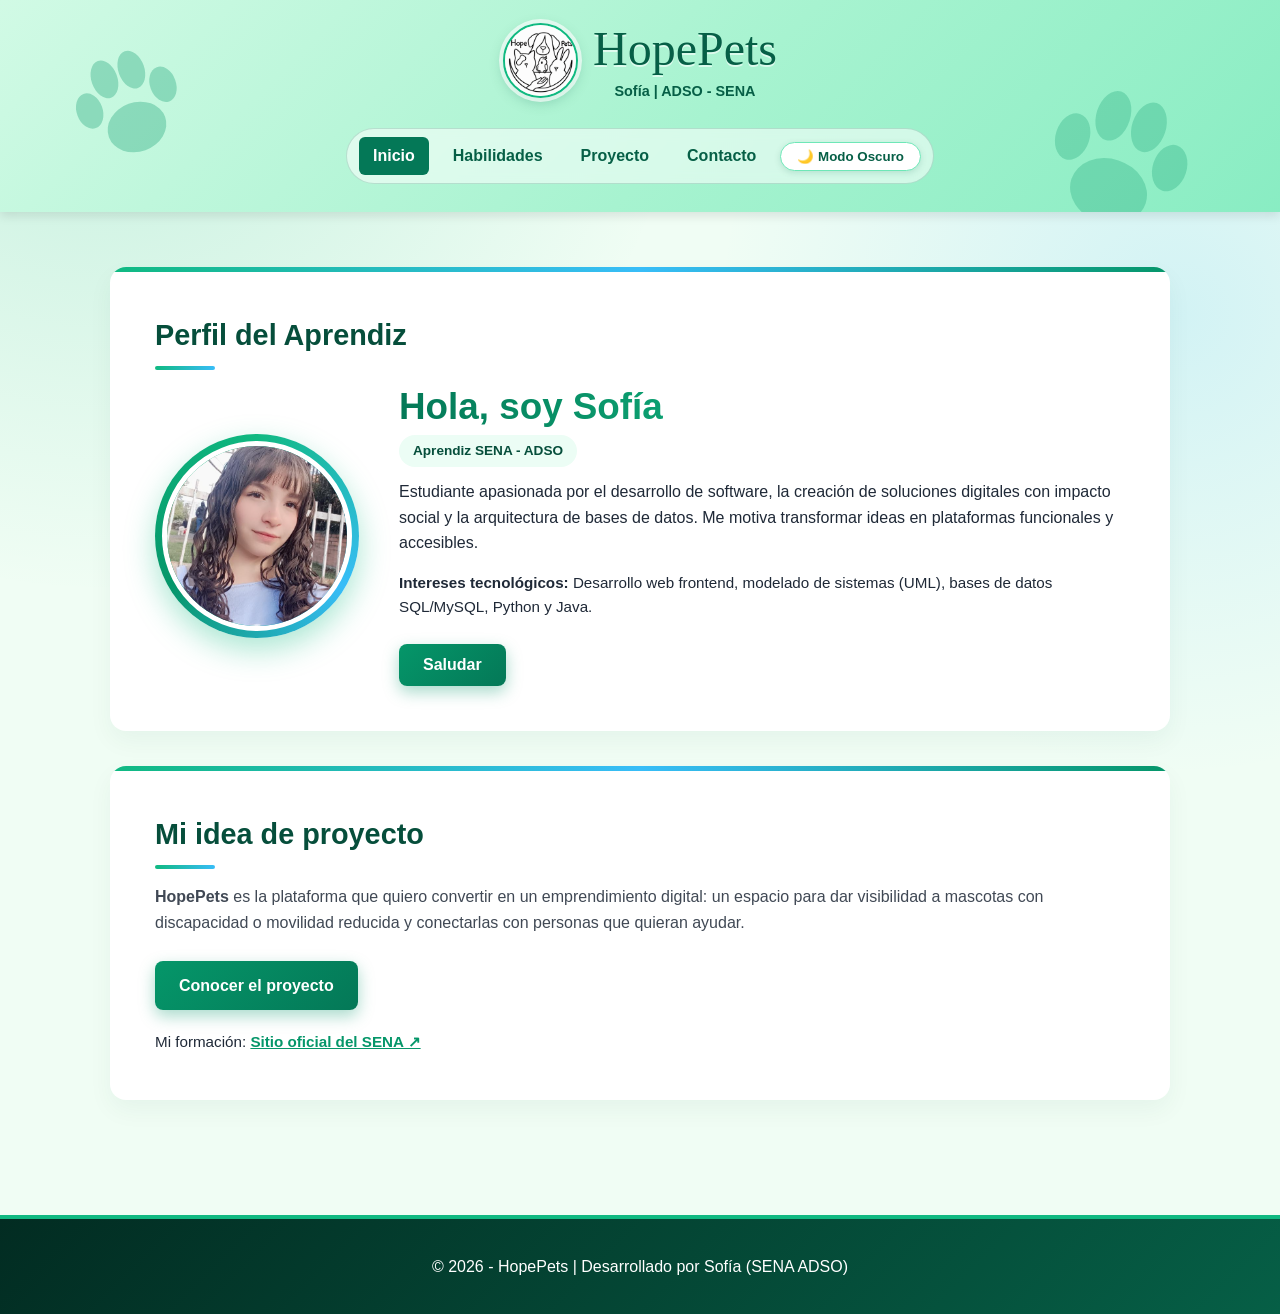
==== index.html @ c166a579 "Add files via upload" ====
<!DOCTYPE html>
<html lang="es">
<head>
    <meta charset="UTF-8">
    <meta name="viewport" content="width=device-width, initial-scale=1.0">
    <title>Inicio | HopePets</title>
    <link rel="stylesheet" href="css/estilos.css">
</head>
<body data-theme="light">
    <!-- ENCABEZADO (Nombre del aprendiz, programa y menú de navegación) -->
    <header class="header-plataforma">
        <div class="header-content">
            <img src="img/logo-hopepets.png" alt="Logotipo HopePets" class="logo-plataforma">
            <div class="header-text">
                <h1>HopePets</h1>
                <p class="sena-tag">Sofía | ADSO - SENA</p>
            </div>
        </div>
        <nav aria-label="Menú principal">
            <a href="index.html" aria-current="page">Inicio</a>
            <a href="habilidades.html">Habilidades</a>
            <a href="proyecto.html">Proyecto</a>
            <a href="contacto.html">Contacto</a>
            <button id="btnTema" class="btn-tema" type="button" title="Cambiar tema claro/oscuro">🌙 Modo Oscuro</button>
        </nav>
    </header>

    <main class="main-container">

        <!-- SECCIÓN DE PRESENTACIÓN (Fotografía, descripción, intereses tecnológicos) -->
        <section id="inicio" class="card-seccion">
            <h2>Perfil del Aprendiz</h2>
            <div class="presentacion-grid">
                <div class="avatar-container">
                    <img src="img/mi-foto.png" alt="Fotografía de Sofía" class="foto-perfil">
                </div>
                <div class="info-container">
                    <h3 id="tituloPrincipal">Hola, soy Sofía</h3>
                    <span class="badge-sena">Aprendiz SENA - ADSO</span>
                    <p>
                        Estudiante apasionada por el desarrollo de software, la creación de soluciones digitales con impacto social
                        y la arquitectura de bases de datos. Me motiva transformar ideas en plataformas funcionales y accesibles.
                    </p>
                    <div class="intereses-tec">
                        <strong>Intereses tecnológicos:</strong> Desarrollo web frontend, modelado de sistemas (UML), bases de datos SQL/MySQL, Python y Java.
                    </div>
                    <div class="acciones-inicio">
                        <button id="btnCambiarTexto" type="button" class="btn-verde">Saludar</button>
                    </div>
                </div>
            </div>
        </section>

        <section class="card-seccion">
            <h2>Mi idea de proyecto</h2>
            <p class="subtitulo-seccion">
                <strong>HopePets</strong> es la plataforma que quiero convertir en un emprendimiento digital: un espacio para dar
                visibilidad a mascotas con discapacidad o movilidad reducida y conectarlas con personas que quieran ayudar.
            </p>
            <a href="proyecto.html" class="btn-verde">Conocer el proyecto</a>
            <p class="nota-enlace">
                Mi formación: <a href="https://www.sena.edu.co" target="_blank" rel="noopener noreferrer">Sitio oficial del SENA ↗</a>
            </p>
        </section>
    </main>

    <footer>
        <p>© 2026 - HopePets | Desarrollado por Sofía (SENA ADSO)</p>
    </footer>

    <script src="js/script.js"></script>
</body>
</html>
---- css/estilos.css ----
:root {
    --verde-oscuro: #064E3B;
    --verde-principal: #10B981;
    --verde-claro: #ECFDF5;
    --verde-hover: #059669;
    --texto-principal: #1F2937;
    --fondo-pagina: #F0FDF4;
    --superficie: #FFFFFF;      /* fondo de tarjetas, inputs y secciones */
    --gris-borde: #D1D5DB;
}

/* Variables para Modo Oscuro */
[data-theme="dark"] {
    --verde-oscuro: #022C22;
    --verde-principal: #059669;
    --verde-claro: #064E3B;
    --texto-principal: #F3F4F6;
    --fondo-pagina: #111827;
    --superficie: #1F2937;
    --gris-borde: #374151;
}

* {
    box-sizing: border-box;
    margin: 0;
    padding: 0;
}

body {
    font-family: 'Segoe UI', Tahoma, Geneva, Verdana, sans-serif;
    background-color: var(--fondo-pagina);
    color: var(--texto-principal);
    line-height: 1.6;
    transition: background-color 0.3s, color 0.3s;
}

/* ---------- ENCABEZADO Y MENÚ ---------- */
.header-plataforma {
    background-color: var(--verde-oscuro);
    color: #FFFFFF;
    padding: 25px 20px;
    text-align: center;
    box-shadow: 0 4px 10px rgba(0, 0, 0, 0.1);
}

.header-content {
    display: flex;
    align-items: center;
    justify-content: center;
    gap: 15px;
    margin-bottom: 15px;
    flex-wrap: wrap;
}

.logo-plataforma {
    width: 65px;
    height: 65px;
    border-radius: 50%;
    object-fit: cover;
    background-color: white;
    border: 2px solid var(--verde-principal);
}

.header-text h1 {
    font-size: 2.2rem;
    letter-spacing: 1px;
}

.sena-tag {
    font-size: 0.9rem;
    color: #A7F3D0;
}

nav {
    display: flex;
    justify-content: center;
    align-items: center;
    gap: 10px;
    flex-wrap: wrap;
    margin-top: 10px;
}

nav a {
    color: #FFFFFF;
    text-decoration: none;
    font-weight: 600;
    padding: 6px 14px;
    border-radius: 6px;
    transition: background-color 0.3s, color 0.3s;
}

nav a:hover {
    background-color: rgba(255, 255, 255, 0.12);
    color: #6EE7B7;
}

/* Página actual resaltada en el menú */
nav a[aria-current="page"] {
    background-color: var(--verde-principal);
    color: #FFFFFF;
}

.btn-tema {
    background: transparent;
    border: 1px solid #FFFFFF;
    color: #FFFFFF;
    padding: 6px 12px;
    border-radius: 6px;
    cursor: pointer;
    font-weight: 600;
    transition: background 0.3s;
}

.btn-tema:hover {
    background: rgba(255, 255, 255, 0.2);
}

a:focus-visible,
button:focus-visible,
input:focus-visible,
textarea:focus-visible {
    outline: 3px solid #0EA5E9;
    outline-offset: 2px;
}

/* ---------- CONTENIDO ---------- */
.main-container {
    max-width: 1100px;
    margin: 0 auto;
    padding: 20px;
    min-height: 60vh;
}

.card-seccion {
    margin: 35px 0;
    padding: 45px;
    background-color: var(--superficie);
    border-radius: 16px;
    box-shadow: 0 10px 25px rgba(6, 78, 59, 0.05);
    border-top: 5px solid var(--verde-principal);
    transition: background-color 0.3s;
}

h2 {
    color: var(--verde-oscuro);
    margin-bottom: 15px;
    font-size: 1.8rem;
}

[data-theme="dark"] h2 {
    color: #34D399;
}

.subtitulo-seccion {
    color: var(--texto-principal);
    opacity: 0.85;
    margin-bottom: 25px;
}

.subtitulo-lista {
    color: var(--verde-oscuro);
    margin-bottom: 12px;
}

[data-theme="dark"] .subtitulo-lista {
    color: #6EE7B7;
}

/* ---------- PRESENTACIÓN ---------- */
.presentacion-grid {
    display: flex;
    align-items: center;
    gap: 40px;
    flex-wrap: wrap;
}

.foto-perfil {
    width: 170px;
    height: 170px;
    border-radius: 50%;
    object-fit: cover;
    border: 4px solid var(--verde-principal);
    box-shadow: 0 6px 15px rgba(16, 185, 129, 0.2);
}

.info-container {
    flex: 1;
    min-width: 280px;
}

.badge-sena {
    display: inline-block;
    background-color: var(--verde-claro);
    color: var(--verde-oscuro);
    padding: 5px 14px;
    border-radius: 20px;
    font-size: 0.85rem;
    font-weight: bold;
    margin-bottom: 12px;
}

[data-theme="dark"] .badge-sena {
    color: #A7F3D0;
}

.intereses-tec {
    margin-top: 15px;
    font-size: 0.95rem;
}

.acciones-inicio {
    margin-top: 25px;
}

.nota-enlace {
    margin-top: 20px;
    font-size: 0.95rem;
}

.nota-enlace a {
    color: var(--verde-hover);
    font-weight: 600;
}

[data-theme="dark"] .nota-enlace a {
    color: #6EE7B7;
}

/* ---------- BOTONES ---------- */
.btn-verde {
    display: inline-block;
    background-color: #059669;
    color: #FFFFFF;
    border: none;
    padding: 12px 24px;
    border-radius: 8px;
    font-size: 1rem;
    font-weight: bold;
    text-decoration: none;
    cursor: pointer;
    transition: background-color 0.3s, transform 0.2s;
}

.btn-verde:hover {
    background-color: #047857;
    transform: translateY(-2px);
}

/* ---------- HABILIDADES ---------- */
.skills-grid {
    display: grid;
    grid-template-columns: repeat(auto-fit, minmax(220px, 1fr));
    gap: 20px;
}

.skill-card {
    background-color: var(--verde-claro);
    padding: 25px;
    border-radius: 12px;
    border-left: 5px solid var(--verde-principal);
    transition: transform 0.2s, box-shadow 0.2s;
}

.skill-card:hover {
    transform: translateY(-4px);
    box-shadow: 0 8px 18px rgba(0, 0, 0, 0.08);
}

.skill-card h3 {
    color: var(--verde-oscuro);
    margin-bottom: 8px;
}

[data-theme="dark"] .skill-card h3 {
    color: #6EE7B7;
}

/* ---------- LISTA ORDENADA ---------- */
.lista-pasos {
    padding-left: 25px;
}

.lista-pasos li {
    margin-bottom: 10px;
    padding-left: 5px;
}

.lista-pasos li::marker {
    color: var(--verde-principal);
    font-weight: bold;
}

/* ---------- TARJETAS DE CASOS ---------- */
.grid-tarjetas {
    display: grid;
    grid-template-columns: repeat(auto-fit, minmax(310px, 1fr));
    gap: 25px;
}

.tarjeta-mascota {
    border: 1px solid var(--gris-borde);
    border-radius: 12px;
    overflow: hidden;
    background-color: var(--superficie);
    box-shadow: 0 4px 12px rgba(0, 0, 0, 0.04);
    display: flex;
    flex-direction: column;
    transition: transform 0.2s, box-shadow 0.2s;
}

.tarjeta-mascota:hover {
    transform: translateY(-4px);
    box-shadow: 0 10px 20px rgba(0, 0, 0, 0.1);
}

.tarjeta-mascota img {
    width: 100%;
    height: 200px;
    object-fit: cover;
}

.contenido-tarjeta {
    padding: 25px;
    display: flex;
    flex-direction: column;
    flex: 1;
}

.badge-medico {
    display: inline-block;
    background-color: #D1FAE5;
    color: #065F46;
    font-size: 0.75rem;
    font-weight: bold;
    padding: 4px 10px;
    border-radius: 6px;
    margin-bottom: 12px;
    align-self: flex-start;
}

.contenido-tarjeta h3 {
    color: var(--verde-oscuro);
    font-size: 1.25rem;
    margin-bottom: 10px;
}

[data-theme="dark"] .contenido-tarjeta h3 {
    color: #6EE7B7;
}

.contenido-tarjeta p {
    opacity: 0.9;
    font-size: 0.95rem;
    margin-bottom: 20px;
    flex: 1;
}

.contenido-tarjeta .btn-verde {
    align-self: flex-start;
}

/* ---------- TABLA ---------- */
.tabla-contenedor {
    overflow-x: auto;          /* en celular la tabla se desliza sin romper la página */
}

.tabla-casos {
    width: 100%;
    border-collapse: collapse;
    min-width: 520px;
}

.tabla-casos caption {
    text-align: left;
    font-weight: 600;
    padding-bottom: 10px;
    opacity: 0.85;
}

.tabla-casos th,
.tabla-casos td {
    padding: 12px 14px;
    text-align: left;
    border-bottom: 1px solid var(--gris-borde);
}

.tabla-casos thead th {
    background-color: var(--verde-oscuro);
    color: #FFFFFF;
}

.tabla-casos tbody tr:hover {
    background-color: var(--verde-claro);
}

/* ---------- VIDEO ---------- */
.video-proyecto {
    display: block;
    width: 100%;
    max-width: 720px;
    border-radius: 12px;
    background-color: #000000;
    box-shadow: 0 6px 18px rgba(0, 0, 0, 0.15);
}

/* ---------- FORMULARIO ---------- */
.formulario-estilizado {
    display: flex;
    flex-direction: column;
    gap: 20px;
    max-width: 700px;
}

.grupo-input {
    display: flex;
    flex-direction: column;
    gap: 8px;
}

.grupo-input label {
    font-weight: 600;
    color: var(--verde-oscuro);
}

[data-theme="dark"] .grupo-input label {
    color: #6EE7B7;
}

.grupo-input input,
.grupo-input textarea {
    padding: 14px;
    border: 1px solid var(--gris-borde);
    border-radius: 8px;
    font-size: 1rem;
    font-family: inherit;
    background-color: var(--superficie);
    color: var(--texto-principal);
}

.grupo-input input:focus,
.grupo-input textarea:focus {
    border-color: var(--verde-principal);
}

.grupo-input input[aria-invalid="true"],
.grupo-input textarea[aria-invalid="true"] {
    border-color: #DC2626;
}

.btn-enviar {
    align-self: flex-start;
}

.texto-error {
    color: #DC2626;
    font-weight: 600;
}

[data-theme="dark"] .texto-error {
    color: #FCA5A5;
}

.texto-exito {
    color: #047857;
    font-weight: 600;
}

[data-theme="dark"] .texto-exito {
    color: #6EE7B7;
}

[hidden] {
    display: none !important;
}

/* ---------- PIE DE PÁGINA ---------- */
footer {
    text-align: center;
    padding: 35px 20px;
    background-color: var(--verde-oscuro);
    color: #FFFFFF;
    margin-top: 60px;
}

/* ---------- RESPONSIVE (celular) ---------- */
@media (max-width: 600px) {
    .card-seccion {
        padding: 25px 20px;
    }

    .header-text h1 {
        font-size: 1.8rem;
    }

    .presentacion-grid {
        justify-content: center;
        text-align: center;
        gap: 25px;
    }

    .acciones-inicio {
        text-align: center;
    }

    .grid-tarjetas {
        grid-template-columns: 1fr;
    }

    .btn-enviar {
        align-self: stretch;
    }
}

/* =====================================================
   DISEÑO MEJORADO: degradados, animaciones y detalles
   ===================================================== */
body {
    background:
        radial-gradient(circle at 8% 0%, rgba(16, 185, 129, 0.20), transparent 40%),
        radial-gradient(circle at 92% 35%, rgba(56, 189, 248, 0.16), transparent 35%),
        var(--fondo-pagina);
    background-attachment: fixed;
}

/* Encabezado con degradado y huellas decorativas */
.header-plataforma {
    background: linear-gradient(135deg, #D1FAE5 0%, #A7F3D0 55%, #6EE7B7 140%);
    position: relative;
    overflow: hidden;
    padding: 35px 20px 28px;
}
.header-content, nav { position: relative; z-index: 1; }

.header-text h1 { font-size: 2.6rem; text-shadow: 0 2px 12px rgba(0, 0, 0, 0.3); }
.logo-plataforma {
    width: 75px;
    height: 75px;
    box-shadow: 0 0 0 4px rgba(255, 255, 255, 0.15), 0 0 25px rgba(16, 185, 129, 0.6);
}
nav {
    display: inline-flex;
    padding: 8px 12px;
    border-radius: 30px;
    background: rgba(255, 255, 255, 0.08);
    border: 1px solid rgba(255, 255, 255, 0.15);
    -webkit-backdrop-filter: blur(6px);
    backdrop-filter: blur(6px);
}

/* Secciones: barra de color superior y título con detalle */
.card-seccion {
    position: relative;
    overflow: hidden;
    border-top: none;
    transition: background-color 0.3s, opacity 0.7s ease, transform 0.7s ease;
}
.card-seccion::before {
    content: "";
    position: absolute;
    top: 0; left: 0; right: 0;
    height: 5px;
    background: linear-gradient(90deg, #10B981, #38BDF8, #059669);
}
h2::after {
    content: "";
    display: block;
    width: 60px;
    height: 4px;
    margin-top: 8px;
    border-radius: 4px;
    background: linear-gradient(90deg, #10B981, #38BDF8);
}

/* Perfil */
.hero { background: linear-gradient(135deg, var(--superficie) 0%, var(--verde-claro) 100%); }
.avatar-container {
    padding: 7px;
    border-radius: 50%;
    background: conic-gradient(#10B981, #38BDF8, #059669, #10B981);
    box-shadow: 0 12px 30px rgba(16, 185, 129, 0.35);
    animation: flotar 4s ease-in-out infinite;
}
.avatar-container .foto-perfil {
    display: block;
    width: 190px;
    height: 190px;
    border: 5px solid var(--superficie);
    box-shadow: none;
}
@keyframes flotar { 50% { transform: translateY(-8px); } }

#tituloPrincipal {
    font-size: 2.3rem;
    line-height: 1.2;
    margin-bottom: 6px;
    background: linear-gradient(90deg, #047857, #10B981 60%, #0284C7);
    -webkit-background-clip: text;
    background-clip: text;
    color: transparent;
}
[data-theme="dark"] #tituloPrincipal {
    background-image: linear-gradient(90deg, #6EE7B7, #34D399 60%, #7DD3FC);
}
.info-container p { margin-bottom: 12px; }
.rol-linea { font-size: 1.1rem; font-weight: 600; }
#rolAnimado { color: #047857; }
[data-theme="dark"] #rolAnimado { color: #6EE7B7; }
#rolAnimado::after { content: "|"; margin-left: 2px; animation: parpadeo 1s steps(1) infinite; }
@keyframes parpadeo { 50% { opacity: 0; } }

.chips { list-style: none; display: flex; flex-wrap: wrap; gap: 8px; margin-top: 10px; }
.chips li {
    background: var(--superficie);
    border: 1px solid var(--verde-principal);
    color: var(--verde-oscuro);
    padding: 5px 14px;
    border-radius: 999px;
    font-size: 0.88rem;
    font-weight: 600;
    transition: background-color 0.2s, color 0.2s, transform 0.2s;
}
.chips li:hover { background: var(--verde-principal); color: #FFFFFF; transform: translateY(-2px); }
[data-theme="dark"] .chips li { color: #A7F3D0; }

/* Botones */
.btn-verde {
    background: linear-gradient(135deg, #059669, #047857);
    box-shadow: 0 6px 16px rgba(5, 150, 105, 0.35);
}
.btn-verde:hover {
    background: linear-gradient(135deg, #10B981, #059669);
    box-shadow: 0 10px 22px rgba(5, 150, 105, 0.45);
}
.btn-verde.btn-activo { background: #064E3B; }
.btn-verde:disabled { opacity: 0.75; cursor: default; transform: none; box-shadow: none; }

.btn-secundario {
    background: transparent;
    border: 2px solid var(--verde-principal);
    color: var(--verde-oscuro);
    padding: 8px 18px;
    border-radius: 8px;
    font-weight: 700;
    cursor: pointer;
    transition: background-color 0.2s;
}
.btn-secundario:hover { background: var(--verde-claro); }
[data-theme="dark"] .btn-secundario { color: #6EE7B7; }
.reiniciar-contenedor { margin-top: 25px; }

/* Habilidades y tarjetas */
.skill-card {
    background: linear-gradient(145deg, var(--verde-claro), var(--superficie));
    border: 1px solid var(--gris-borde);
    border-left: 5px solid var(--verde-principal);
}
.skill-card:hover {
    transform: translateY(-6px) rotate(-0.5deg);
    box-shadow: 0 14px 28px rgba(16, 185, 129, 0.2);
    border-left-color: #38BDF8;
}
.skill-card h3 { font-size: 1.25rem; }
.tarjeta-mascota img { transition: transform 0.4s; }
.tarjeta-mascota:hover img { transform: scale(1.06); }

/* Barra de apoyos */
.apoyo { margin-bottom: 16px; }
.apoyo-info { display: flex; justify-content: space-between; font-size: 0.85rem; margin-bottom: 6px; }
.barra { height: 12px; border-radius: 999px; background: var(--gris-borde); overflow: hidden; }
.barra-relleno {
    height: 100%;
    width: 0;
    border-radius: 999px;
    background: linear-gradient(90deg, #10B981, #38BDF8);
    transition: width 0.5s ease;
}

/* Mensaje flotante */
.toast {
    position: fixed;
    left: 50%;
    bottom: 30px;
    transform: translate(-50%, 30px);
    max-width: 90vw;
    padding: 12px 22px;
    border-radius: 999px;
    background: #064E3B;
    color: #FFFFFF;
    text-align: center;
    box-shadow: 0 10px 30px rgba(0, 0, 0, 0.3);
    opacity: 0;
    pointer-events: none;
    transition: opacity 0.3s, transform 0.3s;
    z-index: 1000;
}
.toast.visible { opacity: 1; transform: translate(-50%, 0); }

.contador { align-self: flex-end; font-size: 0.85rem; opacity: 0.75; }

/* Aparición al hacer scroll (la clase la agrega JavaScript) */
.reveal { opacity: 0; transform: translateY(30px); }
.reveal.visible { opacity: 1; transform: none; }

footer { background: linear-gradient(135deg, #022C22, #065F46); border-top: 4px solid #10B981; }

@media (max-width: 600px) {
    .header-text h1 { font-size: 2rem; }
    nav { border-radius: 22px; }
    .avatar-container .foto-perfil { width: 160px; height: 160px; }
    #tituloPrincipal { font-size: 1.9rem; }
    .chips { justify-content: center; }
}

@media (prefers-reduced-motion: reduce) {
    .reveal { opacity: 1; transform: none; }
    .avatar-container, #rolAnimado::after { animation: none; }
}

/* =====================================================
   AJUSTES: huellas, encabezado pastel, tipografía y botón de tema
   ===================================================== */
:root {
    /* Huella de animal (SVG) usada como decoración */
    --huella: url("data:image/svg+xml,%3Csvg xmlns='http://www.w3.org/2000/svg' viewBox='0 0 100 100'%3E%3Cg fill='%23059669'%3E%3Cellipse cx='50' cy='68' rx='23' ry='19'/%3E%3Cellipse cx='20' cy='44' rx='10' ry='14'/%3E%3Cellipse cx='39' cy='25' rx='10' ry='15'/%3E%3Cellipse cx='61' cy='25' rx='10' ry='15'/%3E%3Cellipse cx='80' cy='44' rx='10' ry='14'/%3E%3C/g%3E%3C/svg%3E");
}

.header-plataforma {
    color: #064E3B;
    padding-top: 18px;
}
.header-plataforma::before,
.header-plataforma::after {
    content: "";
    position: absolute;
    background: var(--huella) center / contain no-repeat;
    pointer-events: none;
}
.header-plataforma::before { width: 130px; height: 130px; top: 40px; left: 5%; opacity: 0.30; transform: rotate(-20deg); }
.header-plataforma::after  { width: 170px; height: 170px; bottom: -35px; right: 6%; opacity: 0.25; transform: rotate(18deg); }

.hero::after {
    content: "";
    position: absolute;
    right: 30px;
    bottom: 15px;
    width: 150px;
    height: 150px;
    background: var(--huella) center / contain no-repeat;
    opacity: 0.13;
    transform: rotate(-15deg);
    pointer-events: none;
}

/* Botón de tema: en su propia fila, separado del menú */
.barra-superior {
    position: relative;
    z-index: 1;
    display: flex;
    justify-content: flex-end;
    margin-bottom: 8px;
}
.header-plataforma .btn-tema {
    background: #FFFFFF;
    color: #065F46;
    border: 1px solid #6EE7B7;
    padding: 6px 16px;
    border-radius: 999px;
    box-shadow: 0 2px 6px rgba(6, 95, 70, 0.15);
}
.header-plataforma .btn-tema:hover { background: #ECFDF5; }

/* Título con letra cursiva legible */
.header-text h1 {
    font-family: 'Pacifico', 'Brush Script MT', cursive;
    font-weight: 400;
    font-size: 3rem;
    letter-spacing: 0;
    line-height: 1.3;
    color: #065F46;
    text-shadow: 0 2px 0 rgba(255, 255, 255, 0.6);
}
.sena-tag { color: #065F46; font-weight: 600; }
.logo-plataforma {
    box-shadow: 0 0 0 4px rgba(255, 255, 255, 0.65), 0 4px 14px rgba(6, 95, 70, 0.25);
}

/* Menú sobre fondo pastel */
.header-plataforma nav {
    background: rgba(255, 255, 255, 0.55);
    border: 1px solid rgba(6, 95, 70, 0.18);
}
.header-plataforma nav a { color: #065F46; }
.header-plataforma nav a:hover { background: rgba(255, 255, 255, 0.85); color: #047857; }
.header-plataforma nav a[aria-current="page"] { background: #047857; color: #FFFFFF; }

/* Modo oscuro: el encabezado vuelve a ser verde oscuro con letras claras */
[data-theme="dark"] .header-plataforma {
    background: linear-gradient(135deg, #022C22 0%, #065F46 60%, #047857 140%);
    color: #FFFFFF;
}
[data-theme="dark"] .header-text h1 { color: #FFFFFF; text-shadow: 0 2px 12px rgba(0, 0, 0, 0.4); }
[data-theme="dark"] .sena-tag { color: #A7F3D0; }
[data-theme="dark"] .logo-plataforma { box-shadow: 0 0 0 4px rgba(255, 255, 255, 0.15), 0 0 25px rgba(16, 185, 129, 0.6); }
[data-theme="dark"] .header-plataforma nav { background: rgba(255, 255, 255, 0.08); border-color: rgba(255, 255, 255, 0.15); }
[data-theme="dark"] .header-plataforma nav a { color: #FFFFFF; }
[data-theme="dark"] .header-plataforma nav a:hover { background: rgba(255, 255, 255, 0.12); color: #6EE7B7; }
[data-theme="dark"] .header-plataforma nav a[aria-current="page"] { background: #047857; color: #FFFFFF; }
[data-theme="dark"] .header-plataforma .btn-tema {
    background: rgba(255, 255, 255, 0.1);
    color: #FFFFFF;
    border-color: rgba(255, 255, 255, 0.5);
    box-shadow: none;
}
[data-theme="dark"] .header-plataforma .btn-tema:hover { background: rgba(255, 255, 255, 0.22); }

@media (max-width: 600px) {
    .header-text h1 { font-size: 2.3rem; }
    .header-plataforma::before { width: 90px; height: 90px; }
    .header-plataforma::after { width: 110px; height: 110px; }
}

/* ===== Donaciones y video incrustado ===== */
.apoyo-pct { font-weight: 700; color: #047857; }
[data-theme="dark"] .apoyo-pct { color: #6EE7B7; }

.donacion-label { display: block; font-size: 0.85rem; font-weight: 600; margin-bottom: 6px; }
.donacion-fila { display: flex; flex-wrap: wrap; align-items: center; gap: 10px; }
.contenido-tarjeta .donacion-fila .btn-verde { align-self: auto; }
.select-monto {
    padding: 11px 12px;
    border: 1px solid var(--gris-borde);
    border-radius: 8px;
    background-color: var(--superficie);
    color: var(--texto-principal);
    font-family: inherit;
    font-size: 0.95rem;
}
.nota-simulacion { margin-top: 20px; font-size: 0.85rem; opacity: 0.75; }

.video-embed { position: relative; width: 100%; max-width: 720px; aspect-ratio: 16 / 9; }
.video-embed iframe {
    position: absolute;
    inset: 0;
    width: 100%;
    height: 100%;
    border: 0;
    border-radius: 12px;
    box-shadow: 0 6px 18px rgba(0, 0, 0, 0.15);
}
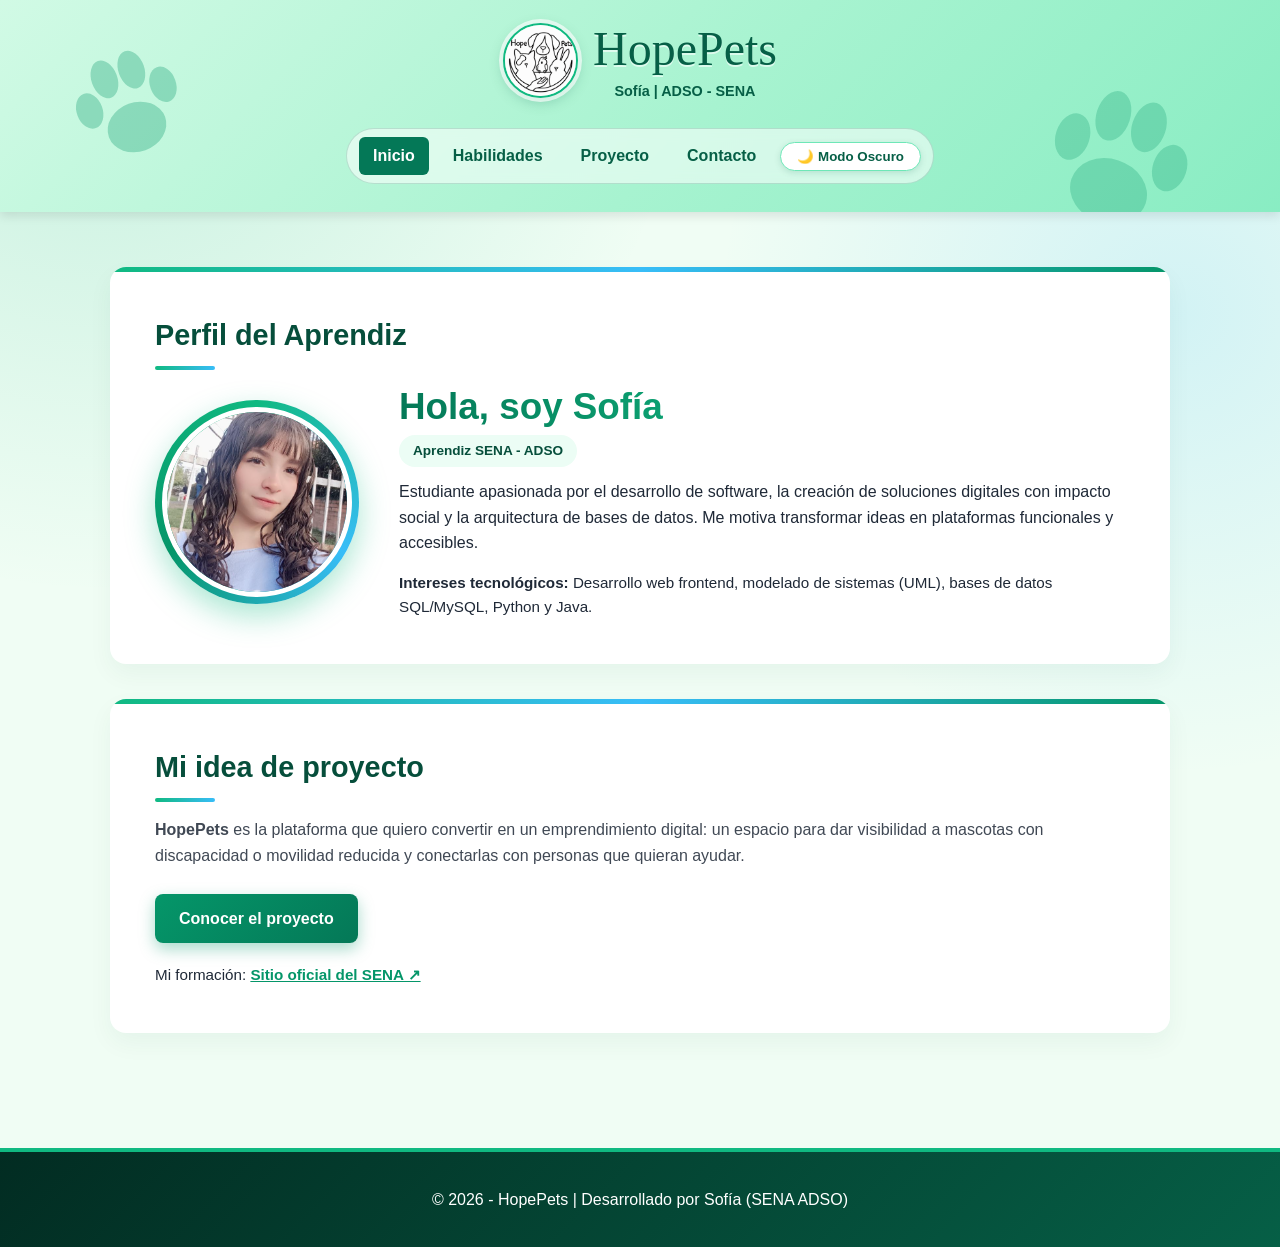
==== commit 5359d459: "Update index.html" ====
--- a/index.html
+++ b/index.html
@@ -44,9 +44,6 @@
                     <div class="intereses-tec">
                         <strong>Intereses tecnológicos:</strong> Desarrollo web frontend, modelado de sistemas (UML), bases de datos SQL/MySQL, Python y Java.
                     </div>
-                    <div class="acciones-inicio">
-                        <button id="btnCambiarTexto" type="button" class="btn-verde">Saludar</button>
-                    </div>
                 </div>
             </div>
         </section>
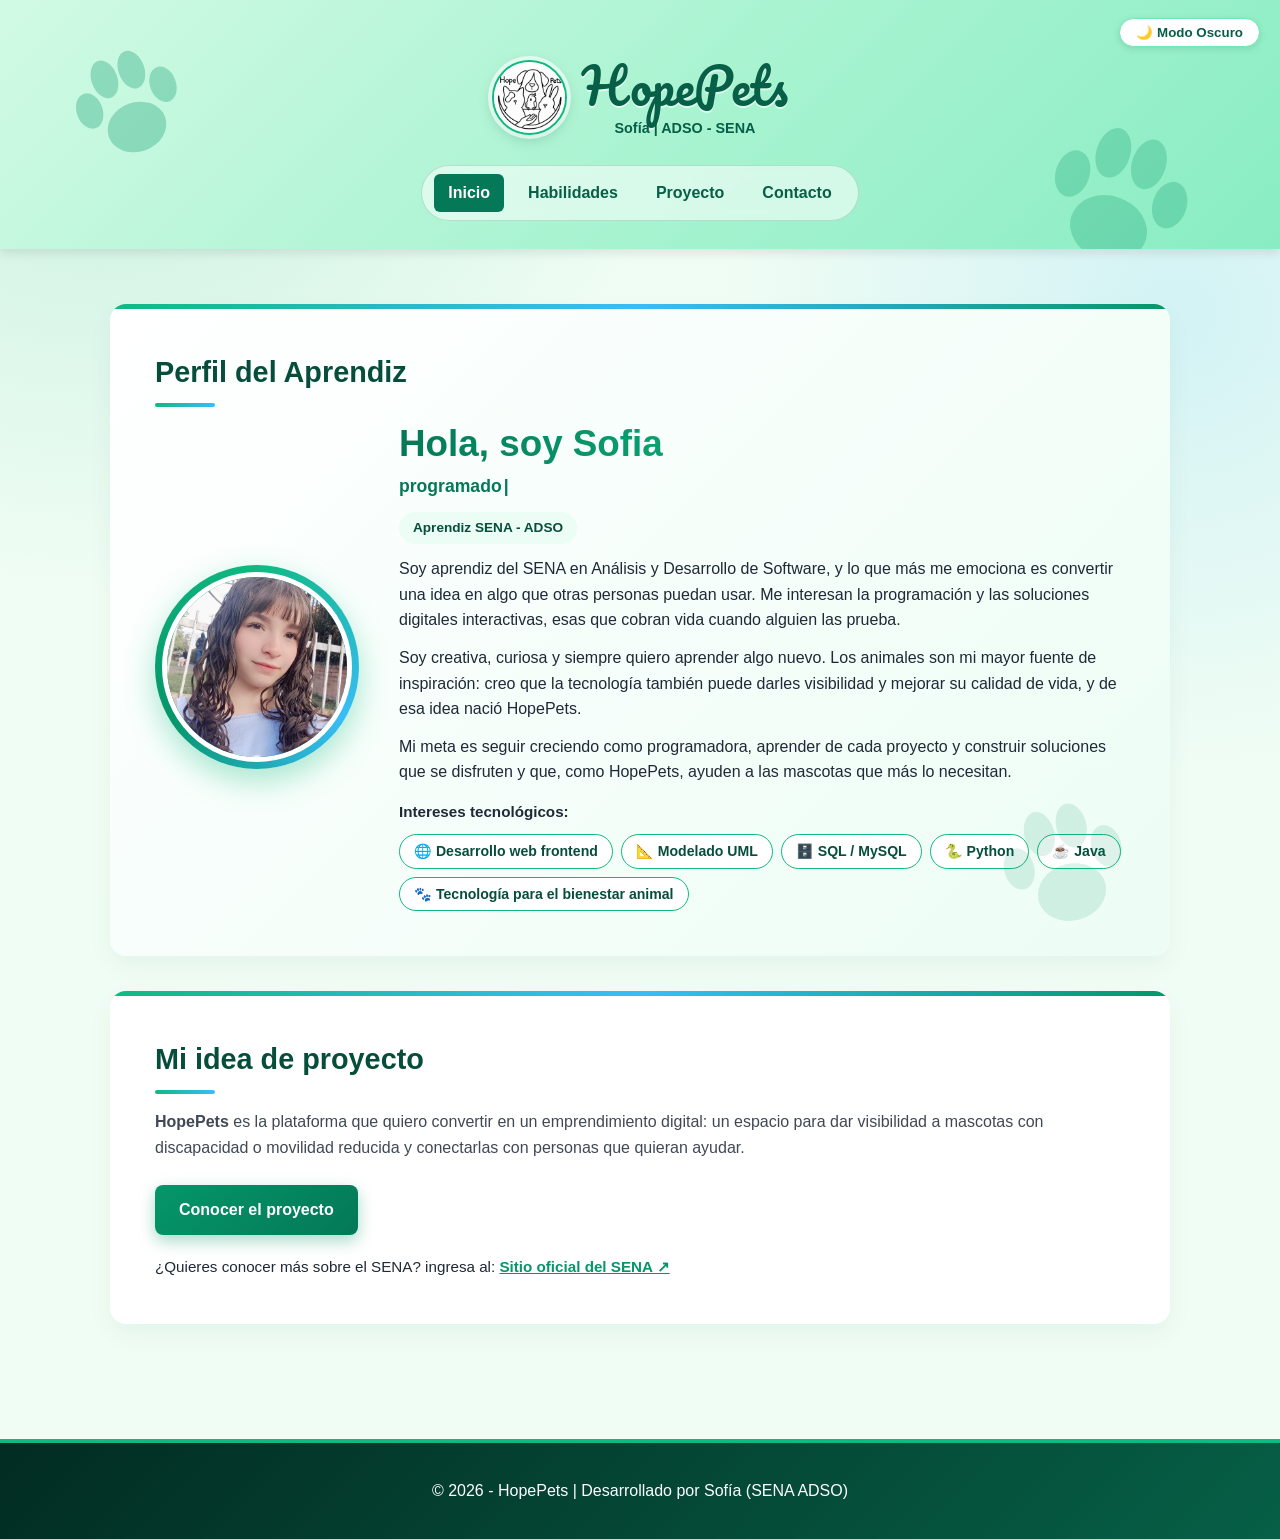
==== commit 230599b0: "Enhance index.html with styling and content updates" ====
--- a/index.html
+++ b/index.html
@@ -4,11 +4,17 @@
     <meta charset="UTF-8">
     <meta name="viewport" content="width=device-width, initial-scale=1.0">
     <title>Inicio | HopePets</title>
+    <link rel="preconnect" href="https://fonts.googleapis.com">
+    <link rel="preconnect" href="https://fonts.gstatic.com" crossorigin>
+    <link href="https://fonts.googleapis.com/css2?family=Pacifico&display=swap" rel="stylesheet">
     <link rel="stylesheet" href="css/estilos.css">
 </head>
 <body data-theme="light">
     <!-- ENCABEZADO (Nombre del aprendiz, programa y menú de navegación) -->
     <header class="header-plataforma">
+        <div class="barra-superior">
+            <button id="btnTema" class="btn-tema" type="button" title="Cambiar tema claro/oscuro">🌙 Modo Oscuro</button>
+        </div>
         <div class="header-content">
             <img src="img/logo-hopepets.png" alt="Logotipo HopePets" class="logo-plataforma">
             <div class="header-text">
@@ -21,28 +27,46 @@
             <a href="habilidades.html">Habilidades</a>
             <a href="proyecto.html">Proyecto</a>
             <a href="contacto.html">Contacto</a>
-            <button id="btnTema" class="btn-tema" type="button" title="Cambiar tema claro/oscuro">🌙 Modo Oscuro</button>
         </nav>
     </header>
 
     <main class="main-container">
 
         <!-- SECCIÓN DE PRESENTACIÓN (Fotografía, descripción, intereses tecnológicos) -->
-        <section id="inicio" class="card-seccion">
+        <section id="inicio" class="card-seccion hero">
             <h2>Perfil del Aprendiz</h2>
             <div class="presentacion-grid">
                 <div class="avatar-container">
                     <img src="img/mi-foto.png" alt="Fotografía de Sofía" class="foto-perfil">
                 </div>
                 <div class="info-container">
-                    <h3 id="tituloPrincipal">Hola, soy Sofía</h3>
+                    <h3 id="tituloPrincipal">Hola, soy Sofia</h3>
+                    <p class="rol-linea"><span id="rolAnimado">programadora en formación</span></p>
                     <span class="badge-sena">Aprendiz SENA - ADSO</span>
                     <p>
-                        Estudiante apasionada por el desarrollo de software, la creación de soluciones digitales con impacto social
-                        y la arquitectura de bases de datos. Me motiva transformar ideas en plataformas funcionales y accesibles.
+                        Soy aprendiz del SENA en Análisis y Desarrollo de Software, y lo que más me emociona es
+                        convertir una idea en algo que otras personas puedan usar. Me interesan la programación y las
+                        soluciones digitales interactivas, esas que cobran vida cuando alguien las prueba.
+                    </p>
+                    <p>
+                        Soy creativa, curiosa y siempre quiero aprender algo nuevo. Los animales son mi mayor fuente de
+                        inspiración: creo que la tecnología también puede darles visibilidad y mejorar su calidad de vida,
+                        y de esa idea nació HopePets.
+                    </p>
+                    <p>
+                        Mi meta es seguir creciendo como programadora, aprender de cada proyecto y construir soluciones
+                        que se disfruten y que, como HopePets, ayuden a las mascotas que más lo necesitan.
                     </p>
                     <div class="intereses-tec">
-                        <strong>Intereses tecnológicos:</strong> Desarrollo web frontend, modelado de sistemas (UML), bases de datos SQL/MySQL, Python y Java.
+                        <strong>Intereses tecnológicos:</strong>
+                        <ul class="chips">
+                            <li>🌐 Desarrollo web frontend</li>
+                            <li>📐 Modelado UML</li>
+                            <li>🗄️ SQL / MySQL</li>
+                            <li>🐍 Python</li>
+                            <li>☕ Java</li>
+                            <li>🐾 Tecnología para el bienestar animal</li>
+                        </ul>
                     </div>
                 </div>
             </div>
@@ -56,7 +80,7 @@
             </p>
             <a href="proyecto.html" class="btn-verde">Conocer el proyecto</a>
             <p class="nota-enlace">
-                Mi formación: <a href="https://www.sena.edu.co" target="_blank" rel="noopener noreferrer">Sitio oficial del SENA ↗</a>
+                ¿Quieres conocer más sobre el SENA? ingresa  al: <a href="https://www.sena.edu.co" target="_blank" rel="noopener noreferrer">Sitio oficial del SENA ↗</a>
             </p>
         </section>
     </main>
@@ -68,3 +92,7 @@
     <script src="js/script.js"></script>
 </body>
 </html>
+
+    <script src="js/script.js"></script>
+</body>
+</html>
